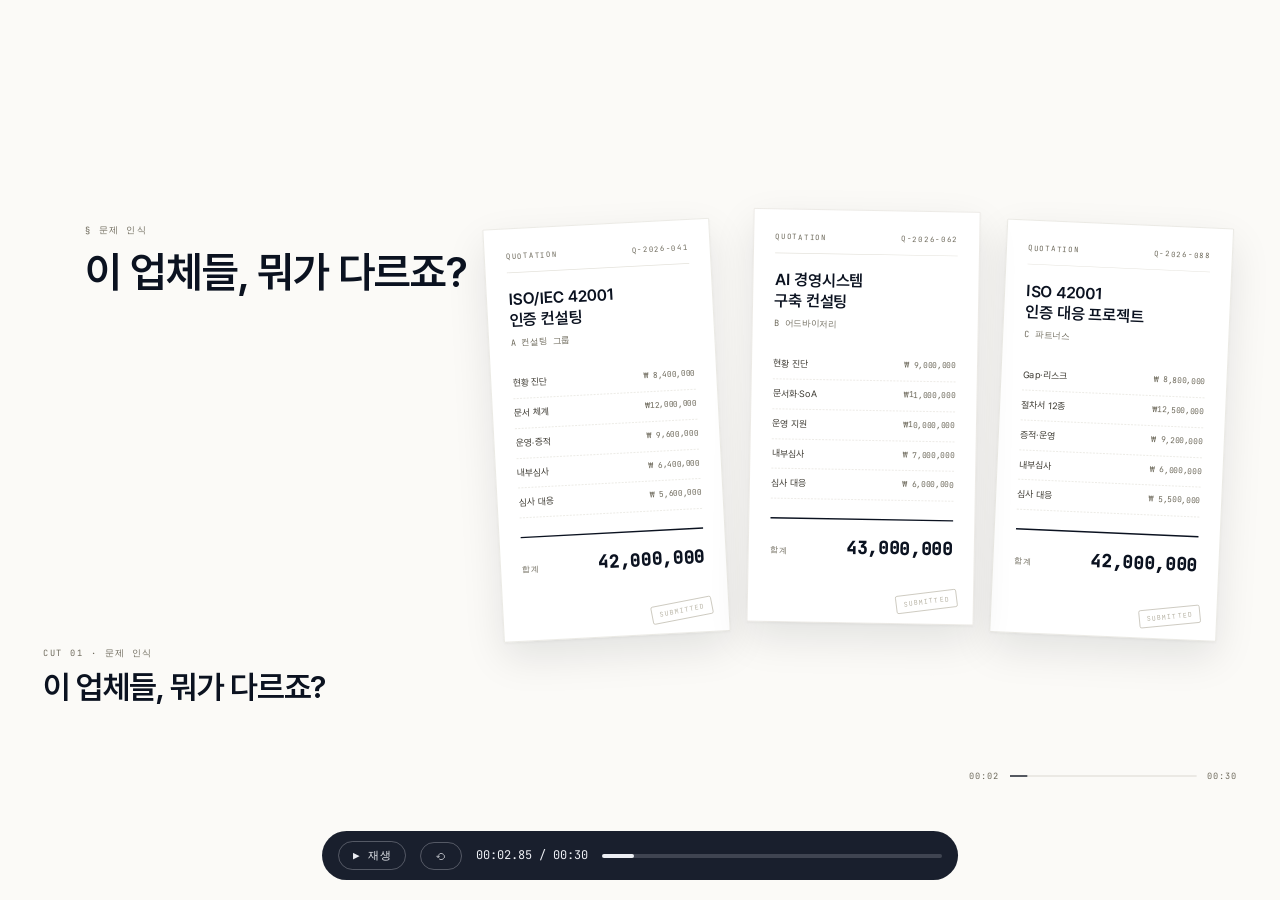
==== fieldproof-demo/FieldProof Demo v2.html @ f2e85208 "feat(fieldproof): replace static showcase with 30s interactive product demo film player" ====
<!doctype html>
<html lang="ko">
<head>
<meta charset="UTF-8"/>
<meta name="viewport" content="width=1920, height=1080"/>
<title>FieldProof — 30초 데모</title>
<link rel="stylesheet" href="assets/colors_and_type.css"/>
<style>
  * { box-sizing: border-box; }
  html, body {
    margin: 0; padding: 0;
    width: 100%; height: 100%;
    background: var(--gray-25);
    overflow: hidden;
    font-family: var(--font-sans);
    color: var(--ink-950);
  }

  /* ===== STAGE — 1920×1080 letterboxed ===== */
  #wrap {
    position: fixed; inset: 0;
    background: var(--gray-25);
    overflow: hidden;
  }
  #stage {
    position: absolute;
    top: 50%; left: 50%;
    width: 1920px; height: 1080px;
    transform-origin: center center;
    background: var(--gray-25);
    overflow: hidden;
  }

  /* ===== PERSISTENT HUD ===== */
  .hud {
    position: absolute;
    top: 40px; left: 64px; right: 64px;
    display: none !important;
    align-items: center; gap: 24px;
    z-index: 30;
  }
  .hud.on { display: flex !important; }
  .hud .brand {
    display: flex; align-items: center; gap: 14px;
  }
  .hud .brand svg { width: 32px; height: 32px; color: var(--ink-950); }
  .hud .brand .name {
    font-size: 22px; font-weight: 700; letter-spacing: -0.01em;
    color: var(--ink-950);
  }
  .hud .brand .by {
    font-size: 14px; color: var(--fg-3); font-weight: 400;
    padding-left: 12px; margin-left: 8px;
    border-left: 1px solid var(--border-line);
  }
  .hud .demo {
    display: inline-flex; align-items: center; gap: 8px;
    padding: 6px 12px;
    background: var(--status-warn-bg);
    color: var(--status-warn);
    border: 1px solid rgba(138, 90, 0, 0.28);
    font-family: var(--font-mono);
    font-size: 12px; font-weight: 500;
    letter-spacing: 0.14em;
    border-radius: 3px;
  }
  .hud .demo .dot {
    width: 6px; height: 6px; border-radius: 50%;
    background: var(--status-warn);
    animation: blink 1600ms infinite;
  }
  @keyframes blink { 0%,60%{opacity:1} 80%{opacity:0.25} 100%{opacity:1} }
  .hud .cuts {
    margin-left: auto;
    display: flex; align-items: center; gap: 12px;
    font-family: var(--font-mono);
    font-size: 12px;
    color: var(--fg-3);
    letter-spacing: 0.14em;
  }
  .hud .cuts .cd {
    width: 8px; height: 8px; border-radius: 50%;
    background: var(--gray-200);
    transition: background 200ms;
  }
  .hud .cuts .cd.on { background: var(--ink-950); }

  /* ===== SCENE BASE — display switch, not opacity ===== */
  .scene {
    position: absolute; inset: 0;
    display: none !important;
  }
  .scene.on { display: block !important; }

  /* ===== CAPTION (bottom bar) ===== */
  .cap {
    position: absolute;
    left: 64px; right: 64px;
    bottom: 88px;
    z-index: 25;
    pointer-events: none;
  }
  .cap[data-safe="cut3"] { left: 850px; }
  /* Cut 4: on-screen heading itself carries the message ("남은 것..."),
     so hide the caption to avoid overlap with the SOP-12 row. */
  .cap[data-safe="cut4"] { display: none; }
  .cap .eyebrow {
    font-family: var(--font-mono);
    font-size: 13px;
    color: var(--fg-3);
    letter-spacing: 0.18em;
    text-transform: uppercase;
    margin-bottom: 12px;
    min-height: 20px;
  }
  .cap .line {
    font-size: 48px;
    font-weight: 600;
    color: var(--ink-950);
    letter-spacing: -0.02em;
    line-height: 1.15;
    min-height: 56px;
  }
  .cap .line strong {
    font-weight: 700;
    color: var(--signal-700);
  }
  .cap .line + .line { margin-top: 12px; }

  /* ===== TIMER ===== */
  .timer {
    position: absolute;
    right: 64px; bottom: 40px;
    z-index: 20;
    font-family: var(--font-mono);
    font-size: 13px;
    color: var(--fg-3);
    letter-spacing: 0.08em;
    display: flex; align-items: center; gap: 16px;
  }
  .timer .bar {
    width: 280px; height: 2px; background: var(--gray-150);
    position: relative;
  }
  .timer .bar .fill {
    position: absolute; left: 0; top: 0; bottom: 0; width: 0%;
    background: var(--ink-950);
  }

  /* ===== CONTROLS ===== */
  #ctrls {
    position: fixed;
    bottom: 20px; left: 50%; transform: translateX(-50%);
    z-index: 100;
    display: flex; align-items: center; gap: 14px;
    background: rgba(11, 18, 32, 0.94);
    color: #ECEEF3;
    padding: 10px 16px;
    border-radius: 999px;
    font-family: var(--font-mono);
    font-size: 12px;
  }
  #ctrls button {
    background: transparent; border: 1px solid rgba(236,238,243,0.28);
    color: inherit; padding: 6px 14px; border-radius: 999px;
    font-family: inherit; font-size: 11px; cursor: pointer;
    letter-spacing: 0.06em;
  }
  #ctrls button:hover { border-color: rgba(236,238,243,0.7); }
  #ctrls .time { font-variant-numeric: tabular-nums; min-width: 100px; text-align: center; }
  #ctrls .scrub {
    width: 340px; height: 4px; background: rgba(236,238,243,0.18);
    position: relative; border-radius: 2px; cursor: pointer;
  }
  #ctrls .scrub .knob {
    position: absolute; top: 0; bottom: 0; left: 0; width: 0%;
    background: #ECEEF3; border-radius: 2px;
  }

  /* ==========================================================
     CUT 1 — 견적서 3장
     ========================================================== */
  #cut1 .title-block {
    position: absolute;
    top: 200px; left: 128px;
    max-width: 900px;
  }
  #cut1 .title-block .eyebrow {
    font-family: var(--font-mono);
    font-size: 13px;
    color: var(--fg-3);
    letter-spacing: 0.18em;
    text-transform: uppercase;
    margin-bottom: 16px;
  }
  #cut1 .title-block h1 {
    font-size: 64px;
    font-weight: 600;
    color: var(--ink-950);
    letter-spacing: -0.02em;
    line-height: 1.1;
    margin: 0;
  }
  #cut1 .quotes {
    position: absolute;
    right: 96px;
    top: 200px;
    display: flex; gap: 24px;
    perspective: 1600px;
  }
  #cut1 .qc {
    width: 340px; height: 620px;
    background: var(--bg-surface);
    border: 1px solid var(--border-hair);
    box-shadow: 0 2px 4px rgba(11,18,32,0.04), 0 24px 60px rgba(11,18,32,0.10);
    padding: 32px;
    position: relative;
    transform-origin: center bottom;
    opacity: 0;
    transform: translateY(30px) rotateZ(0deg);
    transition: opacity 380ms cubic-bezier(0.2,0,0,1), transform 380ms cubic-bezier(0.2,0,0,1);
  }
  #cut1 .qc.on { opacity: 1; }
  #cut1 .qc.q1.on { transform: translateY(0) rotateZ(-3deg); }
  #cut1 .qc.q2.on { transform: translateY(-20px) rotateZ(1deg); z-index: 2; }
  #cut1 .qc.q3.on { transform: translateY(0) rotateZ(2.5deg); }
  #cut1 .qc .meta {
    font-family: var(--font-mono);
    font-size: 11px;
    color: var(--fg-3);
    letter-spacing: 0.14em;
    text-transform: uppercase;
    padding-bottom: 14px;
    border-bottom: 1px solid var(--border-hair);
    display: flex; justify-content: space-between;
  }
  #cut1 .qc .qt {
    margin-top: 24px;
    font-size: 24px;
    font-weight: 600;
    color: var(--ink-950);
    letter-spacing: -0.01em;
    line-height: 1.3;
  }
  #cut1 .qc .vd {
    margin-top: 8px;
    font-family: var(--font-mono);
    font-size: 13px;
    color: var(--fg-3);
  }
  #cut1 .qc .lines { margin-top: 28px; }
  #cut1 .qc .ln {
    display: flex; justify-content: space-between;
    padding: 10px 0;
    border-bottom: 1px dashed var(--border-hair);
    font-size: 14px;
    color: var(--fg-2);
  }
  #cut1 .qc .ln .n {
    font-family: var(--font-mono);
    font-size: 12px;
    color: var(--fg-3);
  }
  #cut1 .qc .tot {
    margin-top: 28px;
    padding-top: 20px;
    border-top: 2px solid var(--ink-950);
    display: flex; justify-content: space-between; align-items: baseline;
  }
  #cut1 .qc .tot .l {
    font-family: var(--font-mono);
    font-size: 12px; color: var(--fg-3);
    letter-spacing: 0.12em; text-transform: uppercase;
  }
  #cut1 .qc .tot .a {
    font-family: var(--font-mono);
    font-size: 26px;
    font-weight: 600;
    color: var(--ink-950);
    font-variant-numeric: tabular-nums;
  }
  #cut1 .qc .stamp {
    position: absolute;
    right: 24px; bottom: 20px;
    color: var(--gray-300);
    font-family: var(--font-mono);
    font-size: 10px;
    letter-spacing: 0.18em;
    border: 1.5px solid var(--gray-300);
    padding: 4px 10px;
    border-radius: 3px;
    transform: rotate(-8deg);
  }

  /* ==========================================================
     CUT 2 — 5구간 타임라인
     ========================================================== */
  #cut2 .c2wrap {
    padding: 220px 128px 260px;
  }
  #cut2 .c2eyebrow {
    font-family: var(--font-mono);
    font-size: 13px;
    color: var(--fg-3);
    letter-spacing: 0.18em;
    text-transform: uppercase;
    margin-bottom: 20px;
    opacity: 0;
    transition: opacity 320ms cubic-bezier(0.2,0,0,1);
  }
  #cut2 .c2eyebrow.on { opacity: 1; }
  #cut2 .c2head {
    font-size: 48px;
    font-weight: 600;
    color: var(--ink-950);
    letter-spacing: -0.02em;
    line-height: 1.2;
    max-width: 1400px;
    opacity: 0;
    transform: translateY(8px);
    transition: opacity 320ms cubic-bezier(0.2,0,0,1),
                transform 320ms cubic-bezier(0.2,0,0,1);
  }
  #cut2 .c2head.on { opacity: 1; transform: translateY(0); }
  #cut2 .c2head .kw {
    background: linear-gradient(180deg, transparent 68%, var(--signal-100) 68%);
    padding: 0 6px;
  }
  #cut2 .c2note {
    position: absolute;
    top: 220px; right: 128px;
    font-family: var(--font-mono);
    font-size: 12px;
    color: var(--fg-3);
    letter-spacing: 0.06em;
    border: 1px dashed var(--border-line);
    padding: 8px 14px;
    opacity: 0;
    transition: opacity 320ms cubic-bezier(0.2,0,0,1) 300ms;
  }
  #cut2 .c2note.on { opacity: 1; }
  #cut2 .track {
    position: relative;
    height: 2px;
    background: var(--gray-150);
    margin-top: 140px;
  }
  #cut2 .track .fill {
    position: absolute; top: 0; left: 0; bottom: 0;
    width: 0%;
    background: var(--ink-950);
    transition: width 1000ms cubic-bezier(0.2,0,0,1);
  }
  #cut2 .stepgrid {
    position: absolute;
    top: -32px; left: 0; right: 0;
    display: grid; grid-template-columns: repeat(5, 1fr);
  }
  #cut2 .stp {
    position: relative;
    padding-left: 24px;
    opacity: 0;
    transform: translateY(6px);
    transition: opacity 320ms cubic-bezier(0.2,0,0,1),
                transform 320ms cubic-bezier(0.2,0,0,1);
  }
  #cut2 .stp.on { opacity: 1; transform: translateY(0); }
  #cut2 .stp::before {
    content: '';
    position: absolute; left: 0; top: 48px;
    width: 14px; height: 14px;
    background: var(--gray-25);
    border: 2px solid var(--gray-300);
    border-radius: 50%;
    transform: translate(-1px, 0);
    transition: background 200ms, border-color 200ms;
  }
  #cut2 .stp.on::before {
    background: var(--ink-950);
    border-color: var(--ink-950);
  }
  #cut2 .stp .n {
    font-family: var(--font-mono);
    font-size: 13px;
    color: var(--fg-3);
    letter-spacing: 0.18em;
    margin-bottom: 8px;
  }
  #cut2 .stp .nm {
    font-size: 32px;
    font-weight: 600;
    color: var(--ink-950);
    letter-spacing: -0.02em;
    line-height: 1.15;
    margin-top: 56px;
  }
  #cut2 .stp .cl {
    margin-top: 14px;
    font-family: var(--font-mono);
    font-size: 13px;
    color: var(--fg-3);
    letter-spacing: 0.04em;
  }

  /* ==========================================================
     CUT 3 — 스마트폰 현장 (핵심 8초)
     ========================================================== */
  #cut3 .c3grid {
    display: grid;
    grid-template-columns: 720px 1fr;
    height: 1080px;
    align-items: center;
  }
  #cut3 .phcol {
    padding-left: 96px;
    display: flex; justify-content: center;
  }
  #cut3 .phone {
    position: relative;
    width: 440px; height: 900px;
    background: #0A0F1C;
    border-radius: 56px;
    padding: 14px;
    box-shadow:
      0 60px 120px rgba(11,18,32,0.28),
      0 12px 24px rgba(11,18,32,0.14),
      inset 0 0 0 2px #1A253E;
  }
  #cut3 .phone::after {
    content: '';
    position: absolute;
    top: 22px; left: 50%; transform: translateX(-50%);
    width: 110px; height: 30px;
    background: #0A0F1C;
    border-radius: 999px;
    z-index: 3;
  }
  #cut3 .screen {
    width: 100%; height: 100%;
    background: var(--gray-25);
    border-radius: 44px;
    overflow: hidden;
    display: flex; flex-direction: column;
    position: relative;
  }
  #cut3 .sbar {
    height: 46px; flex-shrink: 0;
    display: flex; align-items: center; justify-content: space-between;
    padding: 0 30px 0 34px;
    font-family: var(--font-mono);
    font-size: 14px;
    color: var(--ink-950);
    font-weight: 500;
    z-index: 5;
  }
  #cut3 .apptop {
    padding: 12px 20px 16px;
    border-bottom: 1px solid var(--border-hair);
    display: flex; align-items: center; gap: 10px;
    z-index: 5;
    background: var(--gray-25);
  }
  #cut3 .apptop .back { color: var(--fg-2); }
  #cut3 .apptop .tb { flex: 1; }
  #cut3 .apptop .t {
    font-size: 15px; font-weight: 600; color: var(--ink-950);
  }
  #cut3 .apptop .st {
    font-family: var(--font-mono); font-size: 11px;
    color: var(--fg-3); margin-top: 2px; letter-spacing: 0.08em;
  }
  #cut3 .photo {
    margin: 16px 20px 0;
    flex: 1 1 auto;
    min-height: 520px;
    border: 1px solid var(--border-hair);
    border-radius: 8px;
    overflow: hidden;
    position: relative;
    background: #0B1220;
  }
  /* server rack faux photo */
  #cut3 .photo::before {
    content: '';
    position: absolute; inset: 0;
    background:
      repeating-linear-gradient(
        to bottom,
        #2E3E5F 0px, #2E3E5F 24px,
        #253352 24px, #253352 26px,
        #364566 26px, #364566 28px,
        #253352 28px, #253352 50px,
        #1A253E 50px, #1A253E 52px
      );
  }
  #cut3 .photo::after {
    content: '';
    position: absolute; inset: 0;
    background:
      radial-gradient(circle at 30% 30%, rgba(15,92,94,0.4) 0, transparent 20%),
      radial-gradient(circle at 70% 20%, rgba(11,61,145,0.5) 0, transparent 15%),
      radial-gradient(circle at 25% 70%, rgba(11,61,145,0.6) 0, transparent 18%),
      radial-gradient(circle at 60% 60%, rgba(15,92,94,0.55) 0, transparent 15%),
      radial-gradient(circle at 45% 45%, rgba(23,88,204,0.5) 0, transparent 12%);
  }
  #cut3 .photo-tag {
    position: absolute;
    bottom: 14px; left: 14px;
    font-family: var(--font-mono);
    font-size: 10px;
    color: rgba(245,244,239,0.85);
    letter-spacing: 0.14em;
    padding: 4px 8px;
    background: rgba(11,18,32,0.65);
    border-radius: 2px;
    z-index: 2;
  }
  #cut3 .target {
    position: absolute;
    top: 40%; left: 40%; width: 20%; height: 20%;
    border: 2.5px solid #F5F4EF;
    border-radius: 2px;
    z-index: 2;
    opacity: 0;
    transform: scale(1.6);
    transition: opacity 200ms, transform 400ms cubic-bezier(0.2,0,0,1);
  }
  #cut3 .target.on {
    opacity: 1;
    transform: scale(1);
  }
  #cut3 .capbtn {
    position: absolute;
    bottom: 30px; left: 50%; transform: translateX(-50%);
    width: 72px; height: 72px;
    border-radius: 50%;
    background: #F5F4EF;
    border: 4px solid #F5F4EF;
    box-shadow: inset 0 0 0 4px #0A0F1C;
    z-index: 4;
    transition: transform 140ms cubic-bezier(0.2,0,0,1);
  }
  #cut3 .capbtn.press {
    transform: translateX(-50%) scale(0.88);
  }
  #cut3 .sheet {
    position: absolute;
    left: 0; right: 0; bottom: 0;
    background: var(--bg-surface);
    border-top: 1px solid var(--border-hair);
    border-radius: 24px 24px 0 0;
    padding: 24px 22px 28px;
    transform: translateY(110%);
    transition: transform 440ms cubic-bezier(0.2, 0, 0, 1);
    z-index: 6;
    box-shadow: 0 -12px 40px rgba(11,18,32,0.1);
  }
  #cut3 .sheet.on { transform: translateY(0); }
  #cut3 .sheet .grab {
    width: 44px; height: 4px; background: var(--gray-200);
    border-radius: 2px; margin: 0 auto 18px;
  }
  #cut3 .sheet .eb {
    font-family: var(--font-mono);
    font-size: 11px;
    color: var(--fg-3);
    letter-spacing: 0.14em;
    display: flex; align-items: center; gap: 8px;
    margin-bottom: 12px;
    text-transform: uppercase;
  }
  #cut3 .sheet .eb .aidot {
    width: 8px; height: 8px; border-radius: 50%;
    background: var(--signal-700);
    box-shadow: 0 0 0 4px var(--signal-100);
  }
  #cut3 .sheet .hd {
    font-size: 16px;
    color: var(--fg-2);
    line-height: 1.5;
    margin-bottom: 16px;
  }
  #cut3 .chip {
    display: flex; align-items: center; gap: 12px;
    padding: 14px 16px;
    background: var(--signal-50);
    border: 1.75px solid var(--signal-700);
    border-radius: 8px;
    transition: transform 140ms, box-shadow 140ms;
  }
  #cut3 .chip.press {
    transform: translateY(1px);
    box-shadow: inset 0 2px 0 rgba(11,61,145,0.15);
  }
  #cut3 .chip .code {
    font-family: var(--font-mono);
    font-size: 14px;
    font-weight: 600;
    color: var(--signal-700);
    padding: 5px 10px;
    background: var(--bg-surface);
    border: 1px solid var(--signal-700);
    border-radius: 3px;
  }
  #cut3 .chip .desc {
    flex: 1;
    font-size: 14px;
    color: var(--ink-950);
    font-weight: 500;
    line-height: 1.35;
  }
  #cut3 .chip .arrow {
    color: var(--signal-700);
  }
  #cut3 .cursor {
    position: absolute;
    left: 60px; top: 780px;
    width: 28px; height: 34px;
    z-index: 10;
    pointer-events: none;
    opacity: 0;
    filter: drop-shadow(0 3px 6px rgba(11,18,32,0.35));
    transition: opacity 220ms, left 700ms cubic-bezier(0.2,0,0,1), top 700ms cubic-bezier(0.2,0,0,1);
  }
  #cut3 .toast {
    position: absolute;
    left: 20px; right: 20px; bottom: 20px;
    background: var(--ink-950);
    color: var(--fg-on-ink);
    padding: 16px 18px;
    border-radius: 10px;
    display: flex; align-items: center; gap: 12px;
    transform: translateY(160%);
    transition: transform 340ms cubic-bezier(0.2,0,0,1);
    z-index: 7;
  }
  #cut3 .toast.on { transform: translateY(0); }
  #cut3 .toast .ck {
    width: 24px; height: 24px;
    background: var(--status-ok);
    border-radius: 50%;
    display: grid; place-items: center;
    color: white;
    flex-shrink: 0;
  }
  #cut3 .toast .m { font-size: 14px; font-weight: 500; }
  #cut3 .toast .s { font-size: 12px; color: rgba(236,238,243,0.6); font-family: var(--font-mono); margin-top: 3px; }

  /* Right side — audit log */
  #cut3 .logcol {
    padding: 100px 128px 100px 96px;
    align-self: stretch;
    display: flex; flex-direction: column; justify-content: center;
    border-left: 1px solid var(--border-hair);
    height: 100%;
  }
  #cut3 .logeb {
    font-family: var(--font-mono);
    font-size: 13px;
    color: var(--fg-3);
    letter-spacing: 0.18em;
    text-transform: uppercase;
    margin-bottom: 20px;
  }
  #cut3 .logtt {
    font-size: 38px;
    font-weight: 600;
    color: var(--ink-950);
    letter-spacing: -0.02em;
    line-height: 1.2;
    margin-bottom: 8px;
  }
  #cut3 .logsub {
    font-family: var(--font-mono);
    font-size: 15px;
    color: var(--fg-3);
    margin-bottom: 40px;
    letter-spacing: 0.02em;
  }
  #cut3 .logstream {
    border-top: 1px solid var(--border-hair);
  }
  #cut3 .lgr {
    display: grid;
    grid-template-columns: 100px 140px 1fr auto;
    gap: 24px;
    padding: 18px 8px;
    border-bottom: 1px solid var(--border-hair);
    font-size: 15px;
    color: var(--fg-2);
    align-items: baseline;
    opacity: 0;
    transform: translateY(6px);
    transition: opacity 320ms cubic-bezier(0.2,0,0,1),
                transform 320ms cubic-bezier(0.2,0,0,1);
  }
  #cut3 .lgr.on { opacity: 1; transform: translateY(0); }
  #cut3 .lgr.hi {
    background: var(--signal-50);
    border-left: 3px solid var(--signal-700);
    padding-left: 14px;
    margin-left: -3px;
  }
  #cut3 .lgr .tm {
    font-family: var(--font-mono);
    font-size: 13px;
    color: var(--fg-3);
  }
  #cut3 .lgr .cs {
    font-family: var(--font-mono);
    font-size: 14px;
    color: var(--ink-950);
    font-weight: 500;
  }
  #cut3 .lgr .ac { color: var(--ink-950); font-weight: 500; }
  #cut3 .lgr .ac .by { color: var(--fg-3); font-weight: 400; font-size: 13px; margin-left: 8px; }
  #cut3 .lgr .stat {
    font-family: var(--font-mono);
    font-size: 11px;
    color: var(--status-ok);
    background: var(--status-ok-bg);
    padding: 4px 10px;
    border-radius: 3px;
    letter-spacing: 0.1em;
  }

  /* ==========================================================
     CUT 4 — SOP 목록
     ========================================================== */
  #cut4 .c4wrap {
    padding: 160px 96px 200px;
  }
  #cut4 .c4head {
    display: flex; align-items: flex-end; justify-content: space-between;
    gap: 48px;
    margin-bottom: 40px;
    opacity: 0;
    transform: translateY(6px);
    transition: opacity 340ms cubic-bezier(0.2,0,0,1),
                transform 340ms cubic-bezier(0.2,0,0,1);
  }
  #cut4 .c4head.on { opacity: 1; transform: translateY(0); }
  #cut4 .c4head .eb {
    font-family: var(--font-mono);
    font-size: 13px;
    color: var(--fg-3);
    letter-spacing: 0.18em;
    text-transform: uppercase;
    margin-bottom: 14px;
  }
  #cut4 .c4head h2 {
    font-size: 44px;
    font-weight: 600;
    color: var(--ink-950);
    letter-spacing: -0.02em;
    margin: 0;
    line-height: 1.15;
  }
  #cut4 .c4head h2 .kw {
    background: linear-gradient(180deg, transparent 68%, var(--signal-100) 68%);
    padding: 0 6px;
  }
  #cut4 .stats { display: flex; gap: 40px; }
  #cut4 .stats .st {
    border-left: 1px solid var(--border-hair);
    padding-left: 28px;
  }
  #cut4 .stats .n {
    font-family: var(--font-mono);
    font-size: 48px; font-weight: 500;
    color: var(--ink-950);
    font-variant-numeric: tabular-nums;
    letter-spacing: -0.02em;
    line-height: 1;
  }
  #cut4 .stats .n .of { color: var(--fg-3); font-size: 26px; }
  #cut4 .stats .lbl {
    font-family: var(--font-mono);
    font-size: 12px;
    color: var(--fg-3);
    letter-spacing: 0.14em;
    text-transform: uppercase;
    margin-top: 12px;
  }
  #cut4 .tblwrap {
    position: relative;
    border: 1px solid var(--border-hair);
    background: var(--bg-surface);
    opacity: 0;
    transform: translateY(8px);
    transition: opacity 380ms cubic-bezier(0.2,0,0,1) 100ms,
                transform 380ms cubic-bezier(0.2,0,0,1) 100ms;
  }
  #cut4 .tblwrap.on { opacity: 1; transform: translateY(0); }
  #cut4 table {
    width: 100%;
    border-collapse: collapse;
  }
  #cut4 thead th {
    text-align: left;
    padding: 16px 24px;
    border-bottom: 1px solid var(--border-line);
    font-family: var(--font-mono);
    font-size: 12px;
    color: var(--fg-3);
    letter-spacing: 0.14em;
    text-transform: uppercase;
    font-weight: 500;
    background: var(--gray-50);
  }
  #cut4 tbody td {
    padding: 16px 24px;
    border-bottom: 1px solid var(--border-hair);
    font-size: 15px;
    color: var(--fg-2);
    vertical-align: middle;
  }
  #cut4 tbody tr:last-child td { border-bottom: 0; }
  #cut4 tbody tr.pd { background: var(--status-warn-bg); }
  #cut4 .did {
    font-family: var(--font-mono);
    font-size: 13px;
    color: var(--ink-950);
    font-weight: 500;
  }
  #cut4 .cls {
    font-family: var(--font-mono);
    font-size: 12px;
    color: var(--fg-3);
  }
  #cut4 .dtl {
    font-size: 15px;
    color: var(--ink-950);
    font-weight: 500;
  }
  #cut4 .own { font-size: 14px; color: var(--fg-2); }
  #cut4 .own .rl { color: var(--fg-3); font-size: 12px; display: block; margin-top: 2px; }
  #cut4 .rev {
    font-family: var(--font-mono);
    font-size: 12px;
    color: var(--fg-3);
  }
  #cut4 .badge {
    display: inline-flex; align-items: center; gap: 6px;
    padding: 4px 10px;
    border-radius: 999px;
    font-size: 12px;
    font-weight: 500;
    white-space: nowrap;
  }
  #cut4 .badge.ac { background: var(--status-ok-bg); color: var(--status-ok); }
  #cut4 .badge.pn {
    background: var(--bg-surface);
    color: var(--status-warn);
    border: 1px solid rgba(138, 90, 0, 0.36);
  }
  #cut4 .badge .dt { width: 6px; height: 6px; border-radius: 50%; background: currentColor; }
  #cut4 .hlbox {
    position: absolute;
    left: -3px; right: -3px;
    top: 200px; height: 340px;
    border: 3px solid var(--signal-700);
    pointer-events: none;
    opacity: 0;
    transition: opacity 300ms cubic-bezier(0.2,0,0,1);
  }
  #cut4 .hlbox.on { opacity: 1; }
  #cut4 .hlbox .tag {
    position: absolute;
    right: -3px; top: -36px;
    background: var(--signal-700);
    color: white;
    font-family: var(--font-mono);
    font-size: 12px;
    padding: 6px 12px;
    letter-spacing: 0.1em;
  }

  /* ==========================================================
     CUT 5 — 인증 개요 D-85
     ========================================================== */
  #cut5 .c5grid {
    padding: 160px 96px 220px;
    display: grid;
    grid-template-columns: 1fr 1fr;
    gap: 64px;
    height: 100%;
  }
  #cut5 .cert {
    border: 1px solid var(--border-hair);
    background: var(--bg-surface);
    padding: 48px 44px 40px;
    opacity: 0;
    transform: translateY(8px);
    transition: opacity 380ms cubic-bezier(0.2,0,0,1),
                transform 380ms cubic-bezier(0.2,0,0,1);
  }
  #cut5 .cert.on { opacity: 1; transform: translateY(0); }
  #cut5 .cert .eb {
    font-family: var(--font-mono);
    font-size: 13px;
    color: var(--fg-3);
    letter-spacing: 0.18em;
    text-transform: uppercase;
    margin-bottom: 18px;
  }
  #cut5 .cert h3 {
    font-size: 32px;
    font-weight: 600;
    color: var(--ink-950);
    letter-spacing: -0.015em;
    margin: 0;
    line-height: 1.25;
  }
  #cut5 .cert .status {
    margin-top: 24px;
    display: flex; align-items: center; gap: 14px;
  }
  #cut5 .cert .pill {
    display: inline-flex; align-items: center; gap: 8px;
    padding: 6px 14px;
    background: var(--status-ok-bg);
    color: var(--status-ok);
    font-size: 13px;
    font-weight: 500;
    border-radius: 999px;
  }
  #cut5 .cert .pill .d { width: 8px; height: 8px; border-radius: 50%; background: var(--status-ok); }
  #cut5 .cert .base {
    font-family: var(--font-mono);
    font-size: 13px;
    color: var(--fg-3);
  }
  #cut5 .cert .grid {
    margin-top: 40px;
    display: grid;
    grid-template-columns: 1fr 1fr;
    border-top: 1px solid var(--border-hair);
  }
  #cut5 .cert .cell {
    padding: 22px 0;
    border-bottom: 1px solid var(--border-hair);
  }
  #cut5 .cert .cell:nth-child(odd) {
    padding-right: 28px;
    border-right: 1px solid var(--border-hair);
  }
  #cut5 .cert .cell:nth-child(even) { padding-left: 28px; }
  #cut5 .cert .cell .l {
    font-family: var(--font-mono);
    font-size: 12px;
    color: var(--fg-3);
    letter-spacing: 0.14em;
    text-transform: uppercase;
  }
  #cut5 .cert .cell .v {
    font-family: var(--font-mono);
    font-size: 20px;
    color: var(--ink-950);
    font-weight: 500;
    margin-top: 10px;
    font-variant-numeric: tabular-nums;
  }
  #cut5 .dday {
    border: 1px solid var(--ink-950);
    background: var(--ink-950);
    color: var(--fg-on-ink);
    padding: 48px 44px 40px;
    position: relative;
    overflow: hidden;
    opacity: 0;
    transform: translateY(8px);
    transition: opacity 380ms cubic-bezier(0.2,0,0,1) 120ms,
                transform 380ms cubic-bezier(0.2,0,0,1) 120ms;
  }
  #cut5 .dday.on { opacity: 1; transform: translateY(0); }
  #cut5 .dday::before {
    content: '';
    position: absolute; inset: 0;
    background-image:
      linear-gradient(to right, rgba(245,244,239,0.04) 1px, transparent 1px),
      linear-gradient(to bottom, rgba(245,244,239,0.04) 1px, transparent 1px);
    background-size: 8px 8px;
    pointer-events: none;
  }
  #cut5 .dday .eb {
    font-family: var(--font-mono);
    font-size: 13px;
    color: rgba(236,238,243,0.55);
    letter-spacing: 0.18em;
    text-transform: uppercase;
    margin-bottom: 18px;
    position: relative;
  }
  #cut5 .dday h3 {
    font-size: 26px;
    font-weight: 500;
    color: var(--fg-on-ink);
    margin: 0;
    position: relative;
    line-height: 1.3;
  }
  #cut5 .dday .count {
    margin-top: 32px;
    display: flex; align-items: baseline; gap: 12px;
    position: relative;
  }
  #cut5 .dday .count .dm {
    font-size: 52px;
    color: rgba(236,238,243,0.55);
    font-weight: 300;
  }
  #cut5 .dday .count .n {
    font-family: var(--font-mono);
    font-size: 160px;
    font-weight: 400;
    color: var(--fg-on-ink);
    line-height: 1;
    letter-spacing: -0.04em;
    font-variant-numeric: tabular-nums;
    min-width: 300px;
    display: inline-block;
  }
  #cut5 .dday .count .u {
    font-size: 22px;
    color: rgba(236,238,243,0.55);
    letter-spacing: 0.06em;
  }
  #cut5 .dday .sub {
    margin-top: 18px;
    font-family: var(--font-mono);
    font-size: 14px;
    color: rgba(236,238,243,0.75);
    letter-spacing: 0.06em;
    position: relative;
  }
  #cut5 .dday .difs {
    margin-top: 40px;
    border-top: 1px solid rgba(236,238,243,0.16);
    padding-top: 22px;
    position: relative;
  }
  #cut5 .dday .difs .l {
    font-family: var(--font-mono);
    font-size: 12px;
    color: rgba(236,238,243,0.5);
    letter-spacing: 0.14em;
    text-transform: uppercase;
    margin-bottom: 16px;
  }
  #cut5 .dday .df {
    display: grid;
    grid-template-columns: 28px 1fr auto;
    gap: 14px;
    padding: 10px 0;
    align-items: baseline;
    font-size: 14px;
    color: rgba(236,238,243,0.9);
    border-bottom: 1px solid rgba(236,238,243,0.08);
  }
  #cut5 .dday .df:last-child { border-bottom: 0; }
  #cut5 .dday .df .idx {
    font-family: var(--font-mono);
    font-size: 12px;
    color: rgba(236,238,243,0.5);
  }
  #cut5 .dday .df .sv {
    font-family: var(--font-mono);
    font-size: 11px;
    padding: 3px 8px;
    border-radius: 2px;
    letter-spacing: 0.1em;
    text-transform: uppercase;
  }
  #cut5 .dday .df .sv.h { background: rgba(224,133,133,0.16); color: #E08585; }
  #cut5 .dday .df .sv.m { background: rgba(224,176,96,0.16); color: #E0B060; }
  #cut5 .dday .df .sv.l { background: rgba(111,191,149,0.16); color: #6FBF95; }

  /* ==========================================================
     ENDCARD
     ========================================================== */
  #endc {
    background: var(--ink-950);
    color: var(--fg-on-ink);
    padding: 120px 128px;
    display: flex; flex-direction: column; justify-content: center;
    position: absolute; inset: 0;
  }
  #endc::before {
    content: '';
    position: absolute; inset: 0;
    background-image:
      linear-gradient(to right, rgba(245,244,239,0.03) 1px, transparent 1px),
      linear-gradient(to bottom, rgba(245,244,239,0.03) 1px, transparent 1px);
    background-size: 8px 8px;
    pointer-events: none;
  }
  #endc .wm {
    display: flex; align-items: center; gap: 24px;
    margin-bottom: 44px;
    position: relative;
    opacity: 0;
    transform: translateY(8px);
    transition: opacity 420ms cubic-bezier(0.2,0,0,1),
                transform 420ms cubic-bezier(0.2,0,0,1);
  }
  #endc.on .wm { opacity: 1; transform: translateY(0); }
  #endc .wm svg { width: 72px; height: 72px; }
  #endc .wm .nm {
    font-size: 96px;
    font-weight: 600;
    letter-spacing: -0.035em;
    line-height: 1;
  }
  #endc .tag {
    font-size: 30px;
    color: rgba(236,238,243,0.82);
    letter-spacing: -0.01em;
    line-height: 1.35;
    margin-bottom: 64px;
    max-width: 1100px;
    position: relative;
    opacity: 0;
    transform: translateY(8px);
    transition: opacity 420ms cubic-bezier(0.2,0,0,1) 120ms,
                transform 420ms cubic-bezier(0.2,0,0,1) 120ms;
  }
  #endc.on .tag { opacity: 1; transform: translateY(0); }
  #endc .meta {
    display: grid;
    grid-template-columns: 1fr 1fr 1fr;
    gap: 56px;
    border-top: 1px solid rgba(236,238,243,0.16);
    padding-top: 36px;
    max-width: 1500px;
    position: relative;
    opacity: 0;
    transform: translateY(8px);
    transition: opacity 420ms cubic-bezier(0.2,0,0,1) 240ms,
                transform 420ms cubic-bezier(0.2,0,0,1) 240ms;
  }
  #endc.on .meta { opacity: 1; transform: translateY(0); }
  #endc .meta .l {
    font-family: var(--font-mono);
    font-size: 12px;
    color: rgba(236,238,243,0.5);
    letter-spacing: 0.16em;
    text-transform: uppercase;
    margin-bottom: 14px;
  }
  #endc .meta .v {
    font-family: var(--font-mono);
    font-size: 19px;
    color: var(--fg-on-ink);
    line-height: 1.55;
  }
  #endc .meta .v.big {
    font-family: var(--font-sans);
    font-size: 24px;
    font-weight: 500;
  }
  #endc .meta .sm {
    display: block;
    font-family: var(--font-mono);
    font-size: 14px;
    color: rgba(236,238,243,0.55);
    letter-spacing: 0.06em;
    margin-top: 4px;
  }
</style>
</head>
<body>

<div id="wrap">
  <div id="stage">

    <!-- HUD -->
    <div class="hud" id="hud">
      <div class="brand">
        <svg viewBox="0 0 24 24" fill="none" stroke="currentColor" stroke-width="1.6" stroke-linecap="round" stroke-linejoin="round">
          <path d="M12 2L3 6v6c0 5 4 8 9 10 5-2 9-5 9-10V6l-9-4z"/>
          <path d="M8.5 12l2.5 2.5L15.5 10"/>
        </svg>
        <span class="name">FieldProof</span>
        <span class="by">by Quanternity AI</span>
      </div>
      <div class="demo"><span class="dot"></span>DEMO DATA</div>
      <div class="cuts">
        <span>CUT</span>
        <span class="cd" data-cut="1"></span>
        <span class="cd" data-cut="2"></span>
        <span class="cd" data-cut="3"></span>
        <span class="cd" data-cut="4"></span>
        <span class="cd" data-cut="5"></span>
      </div>
    </div>

    <!-- ============ CUT 1 : 견적서 3장 ============ -->
    <div class="scene" id="cut1">
      <div class="title-block">
        <div class="eyebrow">§ 문제 인식</div>
        <h1>이 업체들, 뭐가 다르죠?</h1>
      </div>
      <div class="quotes">
        <div class="qc q1">
          <div class="meta"><span>QUOTATION</span><span>Q-2026-041</span></div>
          <div class="qt">ISO/IEC 42001<br/>인증 컨설팅</div>
          <div class="vd">A 컨설팅 그룹</div>
          <div class="lines">
            <div class="ln"><span>현황 진단</span><span class="n">₩ 8,400,000</span></div>
            <div class="ln"><span>문서 체계</span><span class="n">₩12,000,000</span></div>
            <div class="ln"><span>운영·증적</span><span class="n">₩ 9,600,000</span></div>
            <div class="ln"><span>내부심사</span><span class="n">₩ 6,400,000</span></div>
            <div class="ln"><span>심사 대응</span><span class="n">₩ 5,600,000</span></div>
          </div>
          <div class="tot"><span class="l">합계</span><span class="a">42,000,000</span></div>
          <div class="stamp">SUBMITTED</div>
        </div>
        <div class="qc q2">
          <div class="meta"><span>QUOTATION</span><span>Q-2026-062</span></div>
          <div class="qt">AI 경영시스템<br/>구축 컨설팅</div>
          <div class="vd">B 어드바이저리</div>
          <div class="lines">
            <div class="ln"><span>현황 진단</span><span class="n">₩ 9,000,000</span></div>
            <div class="ln"><span>문서화·SoA</span><span class="n">₩11,000,000</span></div>
            <div class="ln"><span>운영 지원</span><span class="n">₩10,000,000</span></div>
            <div class="ln"><span>내부심사</span><span class="n">₩ 7,000,000</span></div>
            <div class="ln"><span>심사 대응</span><span class="n">₩ 6,000,000</span></div>
          </div>
          <div class="tot"><span class="l">합계</span><span class="a">43,000,000</span></div>
          <div class="stamp">SUBMITTED</div>
        </div>
        <div class="qc q3">
          <div class="meta"><span>QUOTATION</span><span>Q-2026-088</span></div>
          <div class="qt">ISO 42001<br/>인증 대응 프로젝트</div>
          <div class="vd">C 파트너스</div>
          <div class="lines">
            <div class="ln"><span>Gap·리스크</span><span class="n">₩ 8,800,000</span></div>
            <div class="ln"><span>절차서 12종</span><span class="n">₩12,500,000</span></div>
            <div class="ln"><span>증적·운영</span><span class="n">₩ 9,200,000</span></div>
            <div class="ln"><span>내부심사</span><span class="n">₩ 6,000,000</span></div>
            <div class="ln"><span>심사 대응</span><span class="n">₩ 5,500,000</span></div>
          </div>
          <div class="tot"><span class="l">합계</span><span class="a">42,000,000</span></div>
          <div class="stamp">SUBMITTED</div>
        </div>
      </div>
    </div>

    <!-- ============ CUT 2 : 5구간 타임라인 ============ -->
    <div class="scene" id="cut2">
      <div class="c2wrap">
        <div class="c2eyebrow" id="c2eb">FIELDPROOF · 준비 프로그램</div>
        <div class="c2note" id="c2note">날짜·주차 표기 없음 · 인증 취득을 보장하지 않습니다</div>
        <div class="c2head" id="c2head">현황진단부터 심사대응까지, 다섯 구간이 <span class="kw">하나의 화면에</span> 남습니다.</div>
        <div class="track">
          <div class="fill" id="c2fill"></div>
          <div class="stepgrid">
            <div class="stp" data-i="0">
              <div class="n">01</div>
              <div class="nm">현황진단</div>
              <div class="cl">§ 4 · Gap 분석</div>
            </div>
            <div class="stp" data-i="1">
              <div class="n">02</div>
              <div class="nm">문서체계</div>
              <div class="cl">§ 5–7 · 절차서 12종</div>
            </div>
            <div class="stp" data-i="2">
              <div class="n">03</div>
              <div class="nm">운영·증적</div>
              <div class="cl">§ 8 · A.6–A.10</div>
            </div>
            <div class="stp" data-i="3">
              <div class="n">04</div>
              <div class="nm">내부심사</div>
              <div class="cl">§ 9.1–9.2</div>
            </div>
            <div class="stp" data-i="4">
              <div class="n">05</div>
              <div class="nm">심사대응</div>
              <div class="cl">§ 9.3 · § 10</div>
            </div>
          </div>
        </div>
      </div>
    </div>

    <!-- ============ CUT 3 : 스마트폰 현장 ============ -->
    <div class="scene" id="cut3">
      <div class="c3grid">
        <div class="phcol">
          <div class="phone">
            <div class="screen">
              <div class="sbar">
                <span>09:41</span>
                <span style="display:flex;gap:6px;align-items:center;">
                  <svg width="18" height="12" viewBox="0 0 18 12" fill="currentColor"><rect x="0" y="8" width="2.5" height="4"/><rect x="4.5" y="5" width="2.5" height="7"/><rect x="9" y="2" width="2.5" height="10"/><rect x="13.5" y="0" width="2.5" height="12" opacity="0.35"/></svg>
                  <span style="font-size:12px;">88%</span>
                </span>
              </div>
              <div class="apptop">
                <div class="back">
                  <svg width="22" height="22" viewBox="0 0 24 24" fill="none" stroke="currentColor" stroke-width="1.75" stroke-linecap="round" stroke-linejoin="round"><path d="M19 12H5M12 19l-7-7 7-7"/></svg>
                </div>
                <div class="tb">
                  <div class="t">현장 증적 · 서버룸 A동</div>
                  <div class="st">SYS-01 · CARDIOVISION AI</div>
                </div>
              </div>
              <div class="photo">
                <div class="target" id="c3tg"></div>
                <div class="photo-tag">2026-08-14 · 09:41 · 37.5236°N 127.0455°E</div>
              </div>
              <div class="capbtn" id="c3cap"></div>
              <div class="sheet" id="c3sh">
                <div class="grab"></div>
                <div class="eb"><span class="aidot"></span>FIELDPROOF · AI 제안 · 담당자 확정 필요</div>
                <div class="hd">사진·위치·시간 기반으로 다음 조항이 매핑됩니다.</div>
                <div class="chip" id="c3ch">
                  <span class="code">A.6.2.4</span>
                  <span class="desc">AI 시스템 검증 · 물리적 환경 통제</span>
                  <svg class="arrow" width="20" height="20" viewBox="0 0 24 24" fill="none" stroke="currentColor" stroke-width="2" stroke-linecap="round" stroke-linejoin="round"><path d="M5 12h14M12 5l7 7-7 7"/></svg>
                </div>
              </div>
              <div class="toast" id="c3ts">
                <div class="ck">
                  <svg width="14" height="14" viewBox="0 0 24 24" fill="none" stroke="currentColor" stroke-width="3" stroke-linecap="round" stroke-linejoin="round"><path d="M20 6L9 17l-5-5"/></svg>
                </div>
                <div>
                  <div class="m">A.6.2.4 조항에 증적이 확정되었습니다.</div>
                  <div class="s">EVID-2026-0814-A · 감사로그 기록됨</div>
                </div>
              </div>
              <svg class="cursor" id="c3cur" viewBox="0 0 24 30" fill="none">
                <path d="M2 2 L2 22 L8 17 L12 27 L15 25 L11 15 L20 15 Z"
                  fill="#F5F4EF" stroke="#0B1220" stroke-width="1.6" stroke-linejoin="round"/>
              </svg>
            </div>
          </div>
        </div>
        <div class="logcol">
          <div class="logeb">AUDIT LOG · 감사로그 · TENANT NORTHGATE</div>
          <div class="logtt">모든 확정은 이 원장에<br/>기록됩니다.</div>
          <div class="logsub">EVID → SOP → Baseline Diff</div>
          <div class="logstream">
            <div class="lgr" data-r="0">
              <span class="tm">09:38</span>
              <span class="cs">A.8.29</span>
              <span class="ac">보안 로깅 정책 검토<span class="by">· 배승우 정보보호팀장</span></span>
              <span class="stat">확정</span>
            </div>
            <div class="lgr" data-r="1">
              <span class="tm">09:40</span>
              <span class="cs">A.7.4</span>
              <span class="ac">학습데이터 출처 갱신<span class="by">· 문세영 AI품질담당</span></span>
              <span class="stat">확정</span>
            </div>
            <div class="lgr hi" data-r="2">
              <span class="tm">09:41</span>
              <span class="cs">A.6.2.4</span>
              <span class="ac">AI 시스템 검증 · 물리 환경<span class="by">· 강민석 CISO 승인</span></span>
              <span class="stat">확정</span>
            </div>
          </div>
        </div>
      </div>
    </div>

    <!-- ============ CUT 4 : SOP 목록 ============ -->
    <div class="scene" id="cut4">
      <div class="c4wrap">
        <div class="c4head" id="c4head">
          <div class="ts">
            <div class="eb">§ 문서체계 · 12대 절차서</div>
            <h2><span class="kw">남은 것</span>과, 그것을 맡을 사람이 매일 보입니다.</h2>
          </div>
          <div class="stats">
            <div class="st">
              <div class="n">8<span class="of"> / 12</span></div>
              <div class="lbl">운영중 · Active</div>
            </div>
            <div class="st">
              <div class="n">4</div>
              <div class="lbl">미운영 · Pending</div>
            </div>
            <div class="st">
              <div class="n">66.7<span class="of">%</span></div>
              <div class="lbl">운영률</div>
            </div>
          </div>
        </div>
        <div class="tblwrap" id="c4tbl">
          <table>
            <thead>
              <tr>
                <th style="width:80px;">문서</th>
                <th style="width:200px;">조항</th>
                <th>제목</th>
                <th style="width:240px;">담당자</th>
                <th style="width:180px;">최근 개정</th>
                <th style="width:140px;">상태</th>
              </tr>
            </thead>
            <tbody>
              <tr>
                <td class="did">SOP-06</td>
                <td class="cls">7.2 · 7.3 · 7.4 · 7.5</td>
                <td class="dtl">역량·의사소통·문서관리 절차서</td>
                <td class="own">오하린<span class="rl">인사·운영담당</span></td>
                <td class="rev">Rev. 1.0 · 2026-07-20</td>
                <td><span class="badge ac"><span class="dt"></span>운영중</span></td>
              </tr>
              <tr>
                <td class="did">SOP-07</td>
                <td class="cls">8.2 · A.6.2</td>
                <td class="dtl">AI 시스템 수명주기 관리 절차서</td>
                <td class="own">유태경<span class="rl">기술이사</span></td>
                <td class="rev">Rev. 1.1 · 2026-07-15</td>
                <td><span class="badge ac"><span class="dt"></span>운영중</span></td>
              </tr>
              <tr>
                <td class="did">SOP-08</td>
                <td class="cls">A.7 · A.7.2 · A.7.4</td>
                <td class="dtl">AI 학습데이터 품질·출처 관리 절차서</td>
                <td class="own">문세영<span class="rl">AI품질담당</span></td>
                <td class="rev">Rev. 1.0 · 2026-07-08</td>
                <td><span class="badge ac"><span class="dt"></span>운영중</span></td>
              </tr>
              <tr class="pd">
                <td class="did">SOP-09</td>
                <td class="cls">A.10 · A.10.2 · A.10.3</td>
                <td class="dtl">제3자·공급자 AI 관리 절차서</td>
                <td class="own">노가영<span class="rl">구매·외주관리담당</span></td>
                <td class="rev">미등록 · 초안 배정 필요</td>
                <td><span class="badge pn"><span class="dt"></span>미운영</span></td>
              </tr>
              <tr class="pd">
                <td class="did">SOP-10</td>
                <td class="cls">9.1 · 9.2</td>
                <td class="dtl">성과 모니터링·내부심사 절차서</td>
                <td class="own">임도현<span class="rl">내부심사 담당</span></td>
                <td class="rev">미등록 · 초안 배정 필요</td>
                <td><span class="badge pn"><span class="dt"></span>미운영</span></td>
              </tr>
              <tr class="pd">
                <td class="did">SOP-11</td>
                <td class="cls">9.3</td>
                <td class="dtl">경영검토 절차서</td>
                <td class="own">강민석<span class="rl">CISO</span></td>
                <td class="rev">미등록 · 초안 배정 필요</td>
                <td><span class="badge pn"><span class="dt"></span>미운영</span></td>
              </tr>
              <tr class="pd">
                <td class="did">SOP-12</td>
                <td class="cls">10.1 · 10.2 · A.10.4</td>
                <td class="dtl">부적합·시정조치 및 지속적 개선 절차서</td>
                <td class="own">배승우<span class="rl">정보보호팀장</span></td>
                <td class="rev">미등록 · 초안 배정 필요</td>
                <td><span class="badge pn"><span class="dt"></span>미운영</span></td>
              </tr>
            </tbody>
          </table>
          <div class="hlbox" id="c4hl"><div class="tag"></div></div>
        </div>
      </div>
    </div>

    <!-- ============ CUT 5 : 인증 개요 D-85 ============ -->
    <div class="scene" id="cut5">
      <div class="c5grid">
        <div class="cert" id="c5cert">
          <div class="eb">CERTIFICATE · 인증서 발행 완료</div>
          <h3>노스게이트 AI 시스템즈<br/>ISO/IEC 42001</h3>
          <div class="status">
            <span class="pill"><span class="d"></span>유효 · Handover Complete</span>
            <span class="base">인정 인증기관 발행</span>
          </div>
          <div class="grid">
            <div class="cell"><div class="l">Baseline</div><div class="v">2026-05-02</div></div>
            <div class="cell"><div class="l">Cert. Expiry</div><div class="v">2029-05-01</div></div>
            <div class="cell"><div class="l">AI 시스템</div><div class="v">3 systems</div></div>
            <div class="cell"><div class="l">Scheme</div><div class="v">ISO/IEC 42001</div></div>
          </div>
        </div>
        <div class="dday" id="c5dd">
          <div class="eb">SURVEILLANCE · 정기심사까지</div>
          <h3>인증서를 받은 다음날부터<br/>다시 시작됩니다.</h3>
          <div class="count">
            <span class="dm">D −</span>
            <span class="n" id="c5n">0</span>
          </div>
          <div class="sub">Next Surveillance · 2026-11-14</div>
          <div class="difs">
            <div class="l">Baseline Diff · 3건</div>
            <div class="df">
              <span class="idx">#02</span>
              <span class="ti">AI 위험평가 임계점수 변경 · A.9.5.1</span>
              <span class="sv h">HIGH</span>
            </div>
            <div class="df">
              <span class="idx">#01</span>
              <span class="ti">보안 로깅 정책 v2.0 제정 · A.8.29</span>
              <span class="sv m">MED</span>
            </div>
            <div class="df">
              <span class="idx">#00</span>
              <span class="ti">Handover DB 무결성 검증 · 1,284건</span>
              <span class="sv l">OK</span>
            </div>
          </div>
        </div>
      </div>
    </div>

    <!-- ============ ENDCARD ============ -->
    <div class="scene" id="endc">
      <div class="wm">
        <svg viewBox="0 0 24 24" fill="none" stroke="currentColor" stroke-width="1.5" stroke-linecap="round" stroke-linejoin="round">
          <path d="M12 2L3 6v6c0 5 4 8 9 10 5-2 9-5 9-10V6l-9-4z"/>
          <path d="M8.5 12l2.5 2.5L15.5 10"/>
        </svg>
        <span class="nm">FieldProof</span>
      </div>
      <div class="tag" style="font-size: 38px;">ISO 42001·27001 통제 항목과 조직관련 업무 산출물을 실시간 연결하는 증적 관리 플랫폼</div>
      <div class="meta">
        <div class="col">
          <div class="l">Standards</div>
          <div class="v">ISO/IEC 42001<br/>ISO/IEC 27001<br/>ISO 13485</div>
        </div>
        <div class="col">
          <div class="l">By</div>
          <div class="v big">Quanternity AI<span class="sm">AI거버넌스-운영체계</span></div>
        </div>
        <div class="col">
          <div class="l">Contact</div>
          <div class="v">quanternity.kr<span class="sm"><a href="mailto:contact@quanternity.kr" style="color: inherit; text-decoration: none;">contact@quanternity.kr</a></span></div>
        </div>
      </div>
    </div>

    <!-- Caption -->
    <div class="cap" id="cap">
      <div class="eyebrow" id="capeb"></div>
      <div class="line" id="capa"></div>
      <div class="line" id="capb"></div>
    </div>

    <!-- Timer -->
    <div class="timer" id="tmr">
      <span id="tcur">00:00</span>
      <div class="bar"><div class="fill" id="tfill"></div></div>
      <span>00:30</span>
    </div>
  </div>
</div>

<!-- Controls -->
<div id="ctrls">
  <button id="bplay">▶ 재생</button>
  <button id="brst">⟲</button>
  <span class="time"><span id="ctime">00:00</span> / 00:30</span>
  <div class="scrub" id="scrub"><div class="knob" id="sknob"></div></div>
</div>

<script>
(function(){
  const TOTAL = 30.0;

  // ---- fit stage to viewport ----
  function fitStage() {
    const wrap = document.getElementById('wrap');
    const stage = document.getElementById('stage');
    const w = wrap.clientWidth || window.innerWidth;
    const h = wrap.clientHeight || window.innerHeight;
    const s = Math.min(w / 1920, h / 1080);
    stage.style.transform = `translate(-50%, -50%) scale(${s})`;
  }
  window.addEventListener('resize', fitStage);
  fitStage();
  // Second fit after fonts/layout settle
  setTimeout(fitStage, 100);
  setTimeout(fitStage, 500);

  const $ = s => document.querySelector(s);
  const $$ = s => Array.from(document.querySelectorAll(s));

  const SCENES = ['cut1','cut2','cut3','cut4','cut5','endc'];

  // Caption timeline
  const CAPS = [
    { at: 0.4,  eb: 'CUT 01 · 문제 인식',           a: '이 업체들, 뭐가 다르죠?' },
    { at: 5.2,  eb: 'CUT 02 · 준비 프로그램',       a: '준비 과정 전체가 <strong>하나의 화면에</strong> 남습니다.' },
    { at: 10.2, eb: 'CUT 03 · 현장에서',            a: '심사에 필요한 증적,', b: '<strong>현장에서 끝냅니다.</strong>' },
    { at: 14.4, eb: 'CUT 03 · 현장에서',            a: 'AI는 제안하고,', b: '<strong>승인은 담당자가 합니다.</strong>' },
    { at: 18.3, eb: 'CUT 04 · 문서체계',            a: '<strong>남은 것만</strong> 보입니다.' },
    { at: 24.2, eb: 'CUT 05 · 정기심사',            a: '인증을 받은 다음날부터', b: '<strong>여기서부터 관리됩니다.</strong>' },
    { at: 28.2, eb: null, a: null, b: null },
  ];

  function showScene(id) {
    SCENES.forEach(s => {
      document.getElementById(s).classList.toggle('on', s === id);
    });
    const map = { cut1:1, cut2:2, cut3:3, cut4:4, cut5:5, endc:5 };
    $$('.cd').forEach(d => d.classList.toggle('on', +d.dataset.cut <= (map[id] || 0)));
    // HUD: hide on cut1 (title moment) & endcard
    $('#hud').classList.toggle('on', id !== 'cut1' && id !== 'endc');
    // Caption safe area
    const cap = $('#cap');
    if (id === 'cut3' || id === 'cut4') cap.setAttribute('data-safe', id);
    else cap.removeAttribute('data-safe');
    // Hide timer on endcard
    $('#tmr').style.opacity = (id === 'endc') ? '0' : '1';
    // Hide caption entirely on endcard
    cap.style.opacity = (id === 'endc') ? '0' : '1';
  }

  function updateCaption(t) {
    let cur = null;
    for (const c of CAPS) if (t >= c.at) cur = c;
    const eb = $('#capeb'), a = $('#capa'), b = $('#capb');
    if (!cur || !cur.a) {
      eb.textContent = '';
      a.innerHTML = ''; b.innerHTML = '';
      return;
    }
    eb.textContent = cur.eb || '';
    if (a.innerHTML !== (cur.a || '')) a.innerHTML = cur.a || '';
    if (b.innerHTML !== (cur.b || '')) b.innerHTML = cur.b || '';
  }

  // -------- Per-cut anims (idempotent, scrub-safe) --------
  function animCut1(t) {
    // 0.3s → q1, 0.9s → q2, 1.5s → q3
    const q1 = document.querySelector('#cut1 .q1');
    const q2 = document.querySelector('#cut1 .q2');
    const q3 = document.querySelector('#cut1 .q3');
    q1.classList.toggle('on', t >= 0.3);
    q2.classList.toggle('on', t >= 0.9);
    q3.classList.toggle('on', t >= 1.5);
  }
  function animCut2(t) {
    const lt = t - 5.0;
    $('#c2eb').classList.toggle('on', lt >= 0.1);
    $('#c2head').classList.toggle('on', lt >= 0.35);
    $('#c2note').classList.toggle('on', lt >= 1.0);
    // fill 0→100% during lt 0.5–3.5
    const start = 0.5, dur = 3.0;
    let p = 0;
    if (lt >= start) p = Math.min(1, (lt - start) / dur);
    $('#c2fill').style.width = (p * 100) + '%';
    const stepTimes = [0.6, 1.15, 1.7, 2.25, 2.8];
    $$('#cut2 .stp').forEach((el, i) => el.classList.toggle('on', lt >= stepTimes[i]));
  }
  function animCut3(t) {
    const lt = t - 10.0;
    // 10.0-12.0: 현장 촬영
    // target pulse
    $('#c3tg').classList.toggle('on', lt >= 0.4 && lt < 1.5);
    $('#c3cap').classList.toggle('press', lt >= 1.2 && lt < 1.45);
    // 12.0-14.5: 조항 칩 제안 (sheet up at 12.2)
    $('#c3sh').classList.toggle('on', lt >= 2.2 && lt < 4.9);
    // Cursor glides in 13.5 → 14.3
    const cur = $('#c3cur');
    if (lt >= 3.5 && lt < 5.4) {
      cur.style.opacity = '1';
      if (lt < 4.3) {
        const p = Math.min(1, (lt - 3.5) / 0.8);
        cur.style.left = (60 + 160 * p) + 'px';
        cur.style.top  = (780 - 60 * p) + 'px';
      } else {
        cur.style.left = '220px';
        cur.style.top  = '720px';
      }
    } else {
      cur.style.opacity = '0';
    }
    // 14.45 chip press → 14.6 sheet down → 15.0 toast up
    $('#c3ch').classList.toggle('press', lt >= 4.45 && lt < 4.63);
    $('#c3ts').classList.toggle('on', lt >= 5.0 && lt < 7.9);
    // Log rows appear 16.1, 16.6, 17.1
    const times = [6.1, 6.6, 7.1];
    $$('#cut3 .lgr').forEach((el, i) => el.classList.toggle('on', lt >= times[i]));
  }
  function animCut4(t) {
    const lt = t - 18.0;
    $('#c4head').classList.toggle('on', lt >= 0.15);
    $('#c4tbl').classList.toggle('on', lt >= 0.5);
    $('#c4hl').classList.toggle('on', lt >= 2.4);
  }
  function animCut5(t) {
    const lt = t - 24.0;
    $('#c5cert').classList.toggle('on', lt >= 0.2);
    $('#c5dd').classList.toggle('on', lt >= 0.4);
    // count 0 → 85 during lt 0.8-2.0
    const nEl = $('#c5n');
    if (lt < 0.8) nEl.textContent = '0';
    else {
      const p = Math.min(1, (lt - 0.8) / 1.2);
      const e = 1 - Math.pow(1 - p, 3);
      nEl.textContent = Math.round(e * 85);
    }
  }
  function animEndc(t) {
    // endc opacity states — since #endc has "on" class already when scene shown,
    // apply the .on-triggered fades via extra class.
    const el = $('#endc');
    // Fade in the inner elements once scene visible; keyed on t.
    // Already handled by CSS transitions attached to #endc.on .wm/.tag/.meta
  }

  // -------- Main tick --------
  function tick(t) {
    t = Math.max(0, Math.min(TOTAL, t));
    let scene = 'cut1';
    if (t >= 28.0) scene = 'endc';
    else if (t >= 24.0) scene = 'cut5';
    else if (t >= 18.0) scene = 'cut4';
    else if (t >= 10.0) scene = 'cut3';
    else if (t >= 5.0)  scene = 'cut2';
    showScene(scene);

    animCut1(t);
    animCut2(t);
    animCut3(t);
    animCut4(t);
    animCut5(t);
    animEndc(t);
    updateCaption(t);

    const m = String(Math.floor(t / 60)).padStart(2, '0');
    const s = String(Math.floor(t % 60)).padStart(2, '0');
    const cs = String(Math.floor((t * 100) % 100)).padStart(2, '0');
    $('#tcur').textContent = `${m}:${s}`;
    $('#ctime').textContent = `${m}:${s}.${cs}`;
    const pct = (t / TOTAL) * 100;
    $('#tfill').style.width = pct + '%';
    $('#sknob').style.width = pct + '%';
  }

  // -------- Playback --------
  let playing = true;
  let last = performance.now();
  let curT = 0;

  const KEY = 'fieldproof-demo-v2-t';
  const sv = parseFloat(localStorage.getItem(KEY) || '0');
  if (!isNaN(sv) && sv > 0 && sv < TOTAL - 0.5) curT = sv;

  function loop(now) {
    const dt = (now - last) / 1000;
    last = now;
    if (playing) {
      curT += dt;
      if (curT >= TOTAL) {
        curT = TOTAL; playing = false;
        $('#bplay').textContent = '↻ 다시 재생';
      }
      if (Math.random() < 0.08) localStorage.setItem(KEY, curT.toFixed(2));
    }
    tick(curT);
    requestAnimationFrame(loop);
  }
  requestAnimationFrame(loop);

  // -------- Controls --------
  $('#bplay').addEventListener('click', () => {
    if (curT >= TOTAL) {
      curT = 0; playing = true;
      $('#bplay').textContent = '❚❚ 일시정지';
    } else {
      playing = !playing;
      $('#bplay').textContent = playing ? '❚❚ 일시정지' : '▶ 재생';
    }
  });
  $('#brst').addEventListener('click', () => {
    curT = 0; playing = true;
    $('#bplay').textContent = '❚❚ 일시정지';
  });
  const scrub = $('#scrub');
  let scrubbing = false;
  scrub.addEventListener('mousedown', (e) => {
    scrubbing = true;
    playing = false;
    $('#bplay').textContent = '▶ 재생';
    const r = scrub.getBoundingClientRect();
    curT = Math.max(0, Math.min(TOTAL, ((e.clientX - r.left) / r.width) * TOTAL));
  });
  window.addEventListener('mouseup', () => { scrubbing = false; });
  window.addEventListener('mousemove', (e) => {
    if (!scrubbing) return;
    const r = scrub.getBoundingClientRect();
    curT = Math.max(0, Math.min(TOTAL, ((e.clientX - r.left) / r.width) * TOTAL));
  });
  window.addEventListener('keydown', (e) => {
    if (e.code === 'Space') { e.preventDefault(); $('#bplay').click(); }
    else if (e.key === 'r' || e.key === 'R') $('#brst').click();
    else if (e.key === 'ArrowRight') curT = Math.min(TOTAL, curT + 0.5);
    else if (e.key === 'ArrowLeft')  curT = Math.max(0, curT - 0.5);
  });

  // Expose for debugging
  window.__demo = { tick, setT: (t) => { playing = false; curT = t; } };
})();
</script>
</body>
</html>
---- fieldproof-demo/assets/colors_and_type.css ----
/* =============================================================
   Quanternity AI — colors_and_type.css
   Institutional B2B compliance system. Deep Ink Navy + Signal Blue.
   Light default, dark tokens available via [data-theme="dark"].
   All spacing on 8px grid. Radius 4–6px only. Shadow used sparingly.
   ============================================================= */

/* -------- Fonts -------- */
@font-face {
  font-family: "Pretendard";
  font-weight: 300;
  font-style: normal;
  font-display: swap;
  src: url("./fonts/Pretendard-Light.woff2") format("woff2");
}
@font-face {
  font-family: "Pretendard";
  font-weight: 400;
  font-style: normal;
  font-display: swap;
  src: url("./fonts/Pretendard-Regular.woff2") format("woff2");
}
@font-face {
  font-family: "Pretendard";
  font-weight: 500;
  font-style: normal;
  font-display: swap;
  src: url("./fonts/Pretendard-Medium.woff2") format("woff2");
}
@font-face {
  font-family: "Pretendard";
  font-weight: 600;
  font-style: normal;
  font-display: swap;
  src: url("./fonts/Pretendard-SemiBold.woff2") format("woff2");
}
@font-face {
  font-family: "Pretendard";
  font-weight: 700;
  font-style: normal;
  font-display: swap;
  src: url("./fonts/Pretendard-Bold.woff2") format("woff2");
}
@font-face {
  font-family: "JetBrains Mono";
  font-weight: 400;
  font-style: normal;
  font-display: swap;
  src: url("./fonts/JetBrainsMono-Regular.woff2") format("woff2");
}
@font-face {
  font-family: "JetBrains Mono";
  font-weight: 500;
  font-style: normal;
  font-display: swap;
  src: url("./fonts/JetBrainsMono-Medium.woff2") format("woff2");
}

/* =============================================================
   TOKENS — LIGHT (default)
   ============================================================= */
:root {
  /* ---- Brand primitives ---- */
  --ink-950: #0B1220;   /* Deep Ink Navy — primary brand */
  --ink-900: #111A2E;
  --ink-800: #1A253E;
  --ink-700: #253352;
  --ink-600: #364566;

  --signal-700: #0B3D91; /* Signal Blue — accent (single accent policy) */
  --signal-600: #0E4CB3;
  --signal-500: #1758CC;
  --signal-400: #3A73D9;
  --signal-100: #E4ECF9;
  --signal-50:  #F1F5FC;

  --teal-700: #0F5C5E;   /* Reserve accent (Deep Teal). Do not mix with Signal Blue in one screen. */
  --teal-500: #1F8A8D;
  --teal-100: #DDECEC;

  /* ---- Neutrals (broad grayscale) ---- */
  --gray-000: #FFFFFF;
  --gray-25:  #FBFAF7;   /* Off-white background — page canvas */
  --gray-50:  #F5F4EF;
  --gray-100: #EEEDE7;
  --gray-150: #E4E2DB;
  --gray-200: #D6D3C9;
  --gray-300: #B9B5A7;
  --gray-400: #8F8B7C;
  --gray-500: #6E6A5C;
  --gray-600: #514E42;
  --gray-700: #3B3830;
  --gray-800: #26241F;
  --gray-900: #171613;

  /* ---- Semantic — Surface ---- */
  --bg-page:      var(--gray-25);
  --bg-surface:   #FFFFFF;
  --bg-subtle:    var(--gray-50);
  --bg-muted:     var(--gray-100);
  --bg-inverse:   var(--ink-950);

  /* ---- Semantic — Foreground ---- */
  --fg-1:         var(--ink-950);   /* primary text */
  --fg-2:         var(--gray-700);  /* body */
  --fg-3:         var(--gray-500);  /* meta, captions */
  --fg-4:         var(--gray-400);  /* placeholder, disabled */
  --fg-on-ink:    #F5F4EF;          /* text on ink surfaces */
  --fg-accent:    var(--signal-700);

  /* ---- Semantic — Border ---- */
  --border-hair:    var(--gray-150);
  --border-line:    var(--gray-200);
  --border-strong:  var(--gray-300);
  --border-focus:   var(--signal-600);
  --border-ink:     var(--ink-950);

  /* ---- Semantic — Status ---- */
  --status-info:    #1758CC;
  --status-info-bg: #E4ECF9;
  --status-ok:      #1F6B44;
  --status-ok-bg:   #E1EFE6;
  --status-warn:    #8A5A00;
  --status-warn-bg: #F7ECD4;
  --status-risk:    #A02929;
  --status-risk-bg: #F5E1E1;

  /* ---- Type family ---- */
  --font-sans:  "Pretendard", "IBM Plex Sans KR", -apple-system, BlinkMacSystemFont,
                "Apple SD Gothic Neo", "Malgun Gothic", system-ui, sans-serif;
  --font-mono:  "JetBrains Mono", ui-monospace, SFMono-Regular, Menlo, Consolas, monospace;

  /* ---- Type scale (8px vertical rhythm) ---- */
  --fs-display: 56px;   --lh-display: 1.15;   --tr-display: -0.02em;
  --fs-h1:      40px;   --lh-h1:      1.25;   --tr-h1:      -0.015em;
  --fs-h2:      28px;   --lh-h2:      1.35;   --tr-h2:      -0.01em;
  --fs-h3:      22px;   --lh-h3:      1.4;    --tr-h3:      -0.005em;
  --fs-h4:      18px;   --lh-h4:      1.45;   --tr-h4:      0;
  --fs-body:    17px;   --lh-body:    1.7;    --tr-body:    0;
  --fs-body-sm: 15px;   --lh-body-sm: 1.65;   --tr-body-sm: 0;
  --fs-caption: 13px;   --lh-caption: 1.5;    --tr-caption: 0.005em;
  --fs-overline:11px;   --lh-overline:1.4;    --tr-overline:0.12em;
  --fs-mono:    14px;   --lh-mono:    1.55;

  /* ---- Weights ---- */
  --fw-light:    300;
  --fw-regular:  400;
  --fw-medium:   500;
  --fw-semibold: 600;
  --fw-bold:     700;

  /* ---- Spacing (8px grid; 4 allowed as half-step) ---- */
  --sp-0:   0;
  --sp-1:   4px;
  --sp-2:   8px;
  --sp-3:  12px;
  --sp-4:  16px;
  --sp-5:  24px;
  --sp-6:  32px;
  --sp-7:  48px;
  --sp-8:  64px;
  --sp-9:  96px;
  --sp-10:128px;

  /* ---- Radius (kept small; institutional) ---- */
  --radius-0: 0;
  --radius-1: 2px;    /* hairline chips */
  --radius-2: 4px;    /* default control radius */
  --radius-3: 6px;    /* cards, larger surfaces */
  --radius-pill: 999px; /* only for status pills */

  /* ---- Elevation (minimal; prefer borders) ---- */
  --shadow-0: none;
  --shadow-1: 0 1px 0 0 rgba(11, 18, 32, 0.04);
  --shadow-2: 0 1px 2px rgba(11, 18, 32, 0.06), 0 0 0 1px rgba(11, 18, 32, 0.04);
  --shadow-3: 0 4px 16px rgba(11, 18, 32, 0.08), 0 0 0 1px rgba(11, 18, 32, 0.04);
  --shadow-focus: 0 0 0 3px rgba(23, 88, 204, 0.28);

  /* ---- Layout ---- */
  --container-max: 1200px;
  --container-narrow: 800px;
  --gutter: 24px;
  --rail: 240px;

  /* ---- Motion ---- */
  --dur-fast: 120ms;
  --dur-base: 200ms;
  --dur-slow: 320ms;
  --ease-standard: cubic-bezier(0.2, 0, 0, 1);
  --ease-emph:     cubic-bezier(0.2, 0, 0, 1.1);
}

/* =============================================================
   TOKENS — DARK
   ============================================================= */
[data-theme="dark"] {
  --bg-page:      #0A0F1C;
  --bg-surface:   #101828;
  --bg-subtle:    #14203A;
  --bg-muted:     #1A2A48;
  --bg-inverse:   #F5F4EF;

  --fg-1:         #ECEEF3;
  --fg-2:         #C7CDD9;
  --fg-3:         #8F98AA;
  --fg-4:         #626B7E;
  --fg-on-ink:    #ECEEF3;
  --fg-accent:    #6E96E8;

  --border-hair:   #1E2A44;
  --border-line:   #2A3A5A;
  --border-strong: #3E5178;
  --border-focus:  #6E96E8;
  --border-ink:    #ECEEF3;

  --status-info:    #6E96E8;
  --status-info-bg: #17233F;
  --status-ok:      #6FBF95;
  --status-ok-bg:   #14261D;
  --status-warn:    #E0B060;
  --status-warn-bg: #2A1F0F;
  --status-risk:    #E08585;
  --status-risk-bg: #2A1414;

  --shadow-1: 0 1px 0 0 rgba(0, 0, 0, 0.4);
  --shadow-2: 0 1px 2px rgba(0, 0, 0, 0.5), 0 0 0 1px rgba(255, 255, 255, 0.04);
  --shadow-3: 0 4px 16px rgba(0, 0, 0, 0.55), 0 0 0 1px rgba(255, 255, 255, 0.04);
  --shadow-focus: 0 0 0 3px rgba(110, 150, 232, 0.35);
}

/* =============================================================
   BASE ELEMENT DEFAULTS (semantic mapping)
   ============================================================= */
html {
  font-family: var(--font-sans);
  color: var(--fg-1);
  background: var(--bg-page);
  -webkit-font-smoothing: antialiased;
  -moz-osx-font-smoothing: grayscale;
  text-rendering: optimizeLegibility;
  font-feature-settings: "ss01", "kern", "liga";
}

body {
  margin: 0;
  font-size: var(--fs-body);
  line-height: var(--lh-body);
  color: var(--fg-2);
  background: var(--bg-page);
}

h1, h2, h3, h4, h5, h6 {
  color: var(--fg-1);
  font-weight: var(--fw-semibold);
  letter-spacing: var(--tr-h2);
  margin: 0;
  text-wrap: balance;
}
h1 { font-size: var(--fs-h1); line-height: var(--lh-h1); letter-spacing: var(--tr-h1); font-weight: var(--fw-semibold); }
h2 { font-size: var(--fs-h2); line-height: var(--lh-h2); letter-spacing: var(--tr-h2); }
h3 { font-size: var(--fs-h3); line-height: var(--lh-h3); letter-spacing: var(--tr-h3); }
h4 { font-size: var(--fs-h4); line-height: var(--lh-h4); }

p {
  margin: 0 0 var(--sp-4);
  font-size: var(--fs-body);
  line-height: var(--lh-body);
  color: var(--fg-2);
  text-wrap: pretty;
}

small, .caption {
  font-size: var(--fs-caption);
  line-height: var(--lh-caption);
  color: var(--fg-3);
}

code, kbd, samp, pre {
  font-family: var(--font-mono);
  font-size: var(--fs-mono);
  line-height: var(--lh-mono);
}

hr {
  border: 0;
  border-top: 1px solid var(--border-hair);
  margin: var(--sp-6) 0;
}

a {
  color: var(--fg-accent);
  text-decoration: none;
  text-underline-offset: 3px;
  text-decoration-thickness: 1px;
  transition: color var(--dur-fast) var(--ease-standard);
}
a:hover { text-decoration: underline; }
a:focus-visible {
  outline: none;
  box-shadow: var(--shadow-focus);
  border-radius: var(--radius-1);
}

/* Utility: overline label (used for section eyebrows) */
.overline {
  font-size: var(--fs-overline);
  line-height: var(--lh-overline);
  letter-spacing: var(--tr-overline);
  text-transform: uppercase;
  color: var(--fg-3);
  font-weight: var(--fw-medium);
}

.display {
  font-size: var(--fs-display);
  line-height: var(--lh-display);
  letter-spacing: var(--tr-display);
  font-weight: var(--fw-semibold);
  color: var(--fg-1);
}

.tabular { font-variant-numeric: tabular-nums; }

/* Tables — institutional default (thin dividers, no card) */
table.qn-table {
  width: 100%;
  border-collapse: collapse;
  font-size: var(--fs-body-sm);
  color: var(--fg-2);
}
table.qn-table thead th {
  text-align: left;
  font-weight: var(--fw-medium);
  color: var(--fg-3);
  font-size: var(--fs-caption);
  letter-spacing: 0.02em;
  text-transform: uppercase;
  padding: var(--sp-3) var(--sp-4);
  border-bottom: 1px solid var(--border-line);
  background: transparent;
}
table.qn-table tbody td {
  padding: var(--sp-4);
  border-bottom: 1px solid var(--border-hair);
  vertical-align: top;
}
table.qn-table tbody tr:hover td { background: var(--bg-subtle); }
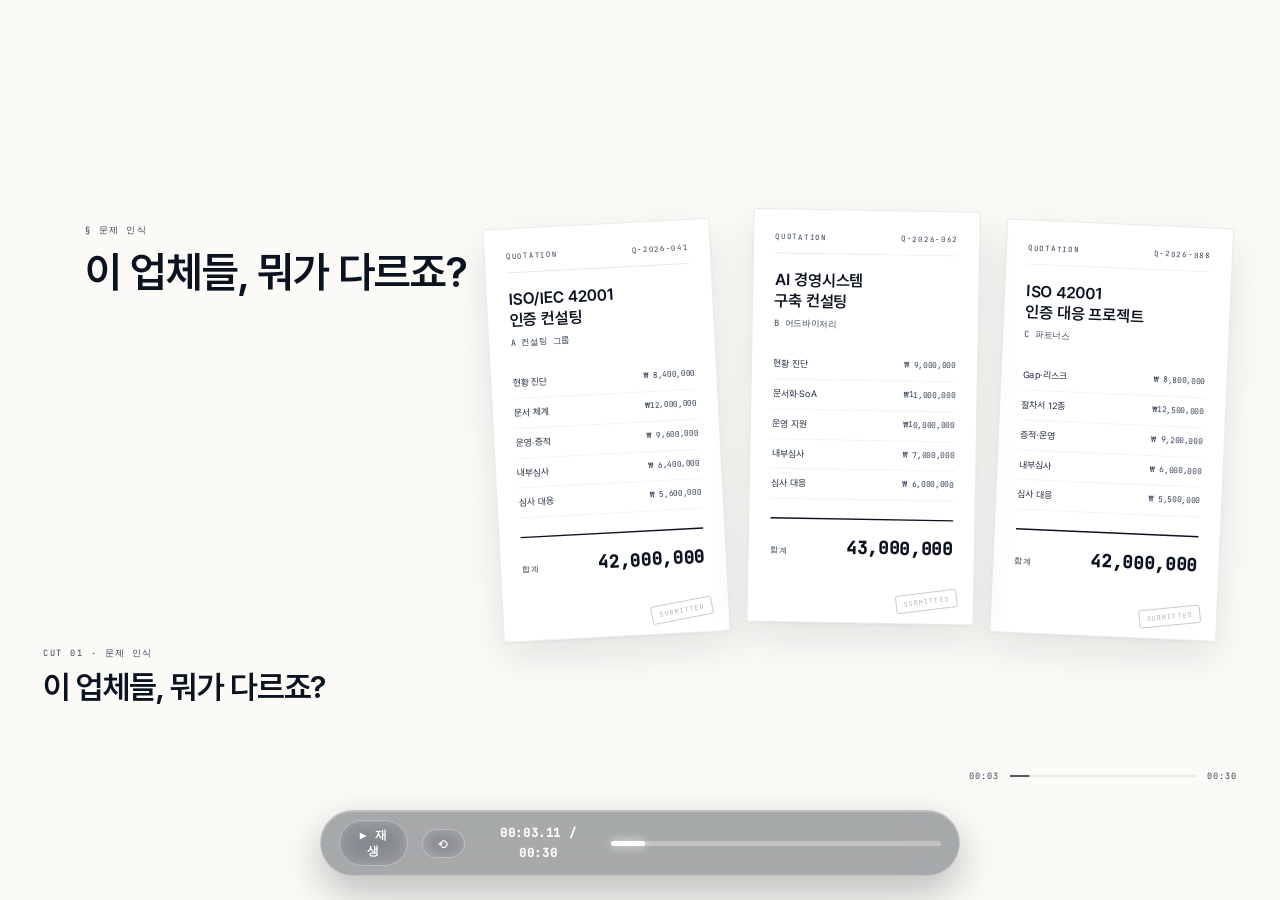
==== commit f73c6f07: "style(fieldproof-demo): apply glassmorphism to controls and darken endcard text for high contrast" ====
--- a/fieldproof-demo/FieldProof Demo v2.html
+++ b/fieldproof-demo/FieldProof Demo v2.html
@@ -147,34 +147,63 @@
     background: var(--ink-950);
   }
 
-  /* ===== CONTROLS ===== */
+  /* ===== CONTROLS (Glassmorphism & Max Transparency) ===== */
   #ctrls {
     position: fixed;
-    bottom: 20px; left: 50%; transform: translateX(-50%);
+    bottom: 24px; left: 50%; transform: translateX(-50%);
     z-index: 100;
     display: flex; align-items: center; gap: 14px;
-    background: rgba(11, 18, 32, 0.94);
-    color: #ECEEF3;
-    padding: 10px 16px;
+    background: rgba(11, 18, 32, 0.35);
+    backdrop-filter: blur(24px) saturate(190%);
+    -webkit-backdrop-filter: blur(24px) saturate(190%);
+    border: 1px solid rgba(255, 255, 255, 0.28);
+    box-shadow: 0 16px 40px 0 rgba(0, 0, 0, 0.25), inset 0 1px 0 0 rgba(255, 255, 255, 0.25);
+    color: #FFFFFF;
+    padding: 9px 18px;
     border-radius: 999px;
     font-family: var(--font-mono);
     font-size: 12px;
+    transition: all 0.25s ease;
+  }
+  #ctrls:hover {
+    background: rgba(11, 18, 32, 0.48);
+    border-color: rgba(255, 255, 255, 0.45);
+    box-shadow: 0 20px 48px 0 rgba(0, 0, 0, 0.35), inset 0 1px 0 0 rgba(255, 255, 255, 0.35);
   }
   #ctrls button {
-    background: transparent; border: 1px solid rgba(236,238,243,0.28);
-    color: inherit; padding: 6px 14px; border-radius: 999px;
-    font-family: inherit; font-size: 11px; cursor: pointer;
+    background: rgba(255, 255, 255, 0.15);
+    border: 1px solid rgba(255, 255, 255, 0.3);
+    backdrop-filter: blur(10px);
+    -webkit-backdrop-filter: blur(10px);
+    color: #FFFFFF; padding: 6px 14px; border-radius: 999px;
+    font-family: inherit; font-size: 11.5px; font-weight: 600; cursor: pointer;
     letter-spacing: 0.06em;
-  }
-  #ctrls button:hover { border-color: rgba(236,238,243,0.7); }
-  #ctrls .time { font-variant-numeric: tabular-nums; min-width: 100px; text-align: center; }
+    transition: all 0.2s ease;
+  }
+  #ctrls button:hover {
+    background: rgba(255, 255, 255, 0.28);
+    border-color: rgba(255, 255, 255, 0.6);
+    transform: scale(1.02);
+  }
+  #ctrls .time {
+    font-variant-numeric: tabular-nums;
+    min-width: 105px;
+    text-align: center;
+    font-weight: 600;
+    color: rgba(255, 255, 255, 0.95);
+    letter-spacing: 0.05em;
+  }
   #ctrls .scrub {
-    width: 340px; height: 4px; background: rgba(236,238,243,0.18);
-    position: relative; border-radius: 2px; cursor: pointer;
-  }
+    width: 340px; height: 5px;
+    background: rgba(255, 255, 255, 0.28);
+    position: relative; border-radius: 3px; cursor: pointer;
+    transition: height 0.15s ease;
+  }
+  #ctrls .scrub:hover { height: 7px; }
   #ctrls .scrub .knob {
     position: absolute; top: 0; bottom: 0; left: 0; width: 0%;
-    background: #ECEEF3; border-radius: 2px;
+    background: #FFFFFF; border-radius: 3px;
+    box-shadow: 0 0 10px rgba(255, 255, 255, 0.8);
   }
 
   /* ==========================================================
@@ -1080,8 +1109,8 @@
      ENDCARD
      ========================================================== */
   #endc {
-    background: var(--ink-950);
-    color: var(--fg-on-ink);
+    background: var(--gray-25);
+    color: var(--ink-950);
     padding: 120px 128px;
     display: flex; flex-direction: column; justify-content: center;
     position: absolute; inset: 0;
@@ -1090,14 +1119,14 @@
     content: '';
     position: absolute; inset: 0;
     background-image:
-      linear-gradient(to right, rgba(245,244,239,0.03) 1px, transparent 1px),
-      linear-gradient(to bottom, rgba(245,244,239,0.03) 1px, transparent 1px);
+      linear-gradient(to right, rgba(11,18,32,0.03) 1px, transparent 1px),
+      linear-gradient(to bottom, rgba(11,18,32,0.03) 1px, transparent 1px);
     background-size: 8px 8px;
     pointer-events: none;
   }
   #endc .wm {
     display: flex; align-items: center; gap: 24px;
-    margin-bottom: 44px;
+    margin-bottom: 36px;
     position: relative;
     opacity: 0;
     transform: translateY(8px);
@@ -1105,20 +1134,22 @@
                 transform 420ms cubic-bezier(0.2,0,0,1);
   }
   #endc.on .wm { opacity: 1; transform: translateY(0); }
-  #endc .wm svg { width: 72px; height: 72px; }
+  #endc .wm svg { width: 72px; height: 72px; color: #0B1220; }
   #endc .wm .nm {
     font-size: 96px;
-    font-weight: 600;
+    font-weight: 700;
     letter-spacing: -0.035em;
     line-height: 1;
+    color: #0B1220;
   }
   #endc .tag {
-    font-size: 30px;
-    color: rgba(236,238,243,0.82);
-    letter-spacing: -0.01em;
-    line-height: 1.35;
+    font-size: 34px;
+    font-weight: 600;
+    color: #0B1220;
+    letter-spacing: -0.015em;
+    line-height: 1.45;
     margin-bottom: 64px;
-    max-width: 1100px;
+    max-width: 1200px;
     position: relative;
     opacity: 0;
     transform: translateY(8px);
@@ -1130,7 +1161,7 @@
     display: grid;
     grid-template-columns: 1fr 1fr 1fr;
     gap: 56px;
-    border-top: 1px solid rgba(236,238,243,0.16);
+    border-top: 1px solid rgba(11, 18, 32, 0.16);
     padding-top: 36px;
     max-width: 1500px;
     position: relative;
@@ -1142,28 +1173,32 @@
   #endc.on .meta { opacity: 1; transform: translateY(0); }
   #endc .meta .l {
     font-family: var(--font-mono);
-    font-size: 12px;
-    color: rgba(236,238,243,0.5);
+    font-size: 13px;
+    font-weight: 700;
+    color: #253352;
     letter-spacing: 0.16em;
     text-transform: uppercase;
     margin-bottom: 14px;
   }
   #endc .meta .v {
     font-family: var(--font-mono);
-    font-size: 19px;
-    color: var(--fg-on-ink);
+    font-size: 20px;
+    font-weight: 600;
+    color: #0B1220;
     line-height: 1.55;
   }
   #endc .meta .v.big {
     font-family: var(--font-sans);
-    font-size: 24px;
-    font-weight: 500;
+    font-size: 26px;
+    font-weight: 700;
+    color: #0B1220;
   }
   #endc .meta .sm {
     display: block;
     font-family: var(--font-mono);
     font-size: 14px;
-    color: rgba(236,238,243,0.55);
+    font-weight: 600;
+    color: #253352;
     letter-spacing: 0.06em;
     margin-top: 4px;
   }
--- a/fieldproof-demo/assets/colors_and_type.css
+++ b/fieldproof-demo/assets/colors_and_type.css
@@ -101,10 +101,10 @@
   --bg-inverse:   var(--ink-950);
 
   /* ---- Semantic — Foreground ---- */
-  --fg-1:         var(--ink-950);   /* primary text */
-  --fg-2:         var(--gray-700);  /* body */
-  --fg-3:         var(--gray-500);  /* meta, captions */
-  --fg-4:         var(--gray-400);  /* placeholder, disabled */
+  --fg-1:         var(--ink-950);   /* primary text (#0B1220) */
+  --fg-2:         #1E293B;          /* body text (Dark Slate) */
+  --fg-3:         #334155;          /* meta, captions, subtitles (Dark Charcoal) */
+  --fg-4:         #475569;          /* secondary meta */
   --fg-on-ink:    #F5F4EF;          /* text on ink surfaces */
   --fg-accent:    var(--signal-700);
 
